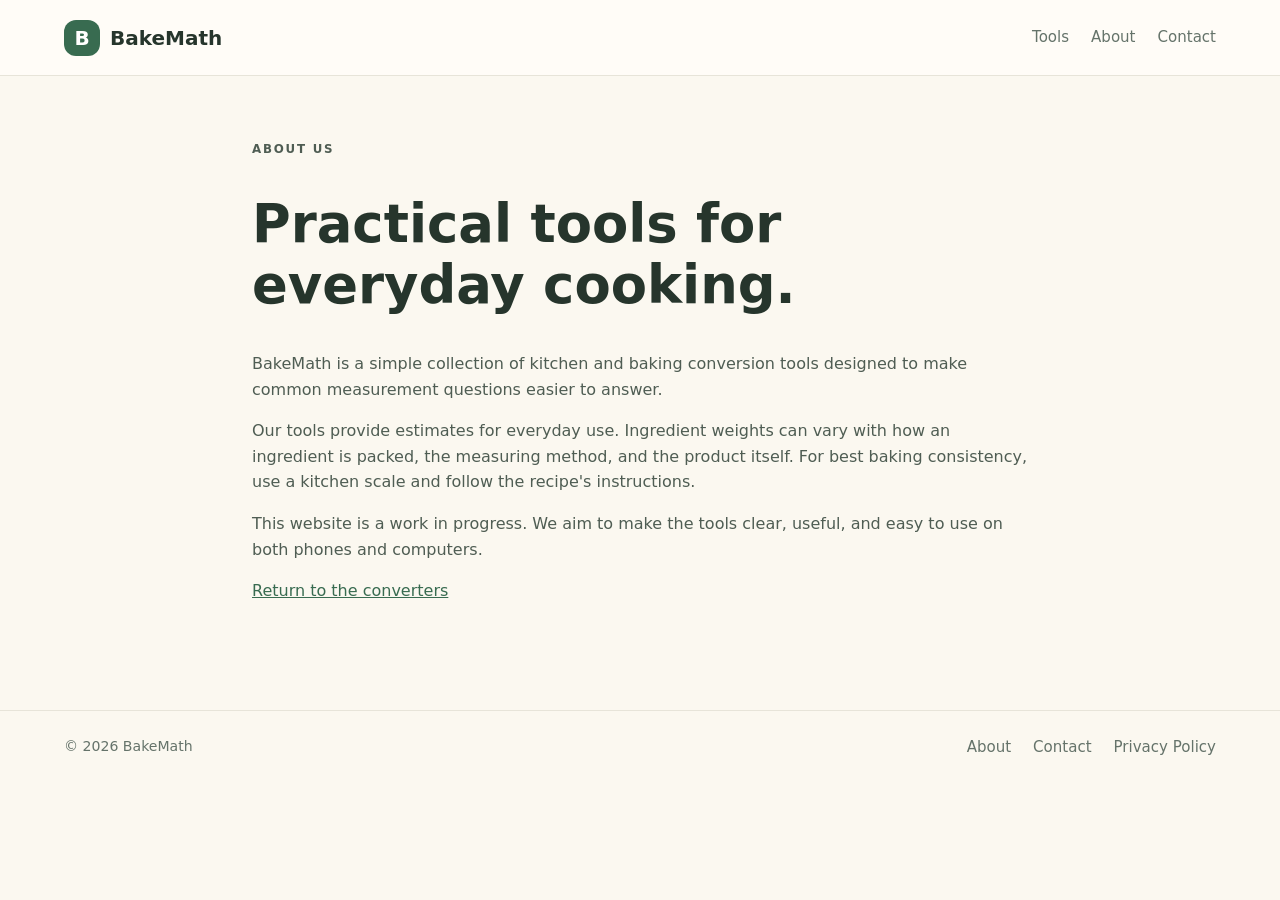
==== about.html @ f1872ac1 "Add files via upload" ====
<!doctype html><html lang="en"><head><meta charset="utf-8"><meta name="viewport" content="width=device-width, initial-scale=1"><title>About BakeMath</title><meta name="description" content="Learn about BakeMath and our practical kitchen and baking conversion tools."><link rel="stylesheet" href="styles.css"></head><body><header class="site-header"><a class="brand" href="index.html"><span class="brand-mark">B</span> BakeMath</a><nav><a href="index.html#tools">Tools</a><a href="about.html">About</a><a href="contact.html">Contact</a></nav></header><main class="content-page"><p class="eyebrow">ABOUT US</p><h1>Practical tools for everyday cooking.</h1><p>BakeMath is a simple collection of kitchen and baking conversion tools designed to make common measurement questions easier to answer.</p><p>Our tools provide estimates for everyday use. Ingredient weights can vary with how an ingredient is packed, the measuring method, and the product itself. For best baking consistency, use a kitchen scale and follow the recipe's instructions.</p><p>This website is a work in progress. We aim to make the tools clear, useful, and easy to use on both phones and computers.</p><p><a href="index.html">Return to the converters</a></p></main><footer class="site-footer"><span>© <span id="year"></span> BakeMath</span><div><a href="about.html">About</a><a href="contact.html">Contact</a><a href="privacy.html">Privacy Policy</a></div></footer><script>document.getElementById("year").textContent=new Date().getFullYear()</script></body></html>
---- styles.css ----
:root{--ink:#26352c;--muted:#65736a;--green:#386b50;--green-dark:#28513b;--cream:#fbf8f0;--paper:#fffdf8;--line:#e7e4d9;--gold:#e7b85b}
*{box-sizing:border-box}html{scroll-behavior:smooth}body{margin:0;background:var(--cream);color:var(--ink);font-family:Inter,ui-sans-serif,system-ui,-apple-system,BlinkMacSystemFont,"Segoe UI",sans-serif;line-height:1.6}.site-header{height:auto;min-height:76px;padding:16px max(5vw,20px);display:flex;align-items:center;justify-content:space-between;gap:20px;border-bottom:1px solid var(--line);background:rgba(255,253,248,.92)}.brand{display:flex;align-items:center;gap:10px;color:var(--ink);text-decoration:none;font-weight:800;font-size:1.25rem}.brand-mark{display:grid;place-items:center;width:36px;height:36px;border-radius:12px;background:var(--green);color:white;font-weight:900}.site-header nav,.site-footer div{display:flex;gap:22px;flex-wrap:wrap}.site-header nav a,.site-footer a{color:var(--muted);text-decoration:none;font-size:.94rem}.site-header nav a:hover,.site-footer a:hover{color:var(--green)}.hero{padding:76px 20px 82px;text-align:center;background:radial-gradient(ellipse at top,#f0ead6 0%,var(--cream) 68%)}.eyebrow{font-size:.74rem;letter-spacing:.15em;font-weight:800;color:var(--green);margin:0 0 12px}.hero h1{font-size:clamp(2.3rem,6vw,4.25rem);line-height:1.08;letter-spacing:-.045em;max-width:800px;margin:0 auto 20px}.hero-copy{max-width:600px;margin:0 auto 28px;color:var(--muted);font-size:1.1rem}.button{display:inline-flex;align-items:center;justify-content:center;border:0;border-radius:12px;padding:12px 18px;background:var(--green);color:white;font:inherit;font-weight:750;text-decoration:none;cursor:pointer;transition:background .15s}.button:hover{background:var(--green-dark)}.button:focus-visible,input:focus-visible,select:focus-visible{outline:3px solid var(--gold);outline-offset:2px}.section{max-width:1180px;margin:0 auto;padding:48px 20px 76px}.section-heading{display:flex;justify-content:space-between;align-items:end;gap:20px;margin-bottom:26px}.section h2,.info-section h2{font-size:clamp(1.7rem,3vw,2.3rem);letter-spacing:-.03em;line-height:1.2;margin:0}.muted{color:var(--muted);font-size:.9rem}.tool-grid{display:grid;grid-template-columns:repeat(2,minmax(0,1fr));gap:20px}.tool-card{background:var(--paper);border:1px solid var(--line);border-radius:20px;padding:25px;box-shadow:0 8px 24px rgba(38,53,44,.035)}.tool-icon{font-size:1.65rem;margin-bottom:8px}.tool-card h3{margin:0 0 5px;font-size:1.28rem}.tool-card>p:not(.result):not(.fine-print){margin:0 0 20px;color:var(--muted);font-size:.94rem}.tool-card label{display:block;font-size:.86rem;font-weight:700;margin:12px 0 5px}.tool-card input,.tool-card select{width:100%;min-height:44px;padding:10px 12px;border:1px solid #d9ddd4;border-radius:10px;background:#fff;color:var(--ink);font:inherit}.full{width:100%;margin-top:16px}.result{padding:13px 14px;margin:15px 0 8px;border-radius:10px;background:#eef4eb;color:var(--green-dark);font-weight:800;overflow-wrap:anywhere}.fine-print{font-size:.78rem;color:var(--muted);margin:8px 0 0}.two-fields{display:grid;grid-template-columns:1fr 1fr;gap:12px}.info-section{max-width:1140px;margin:0 auto 70px;padding:34px;display:grid;grid-template-columns:.8fr 1.2fr;gap:30px;border-radius:20px;background:#f0eadb}.info-section p{margin:0 0 12px}.info-section p:last-child{margin-bottom:0}.site-footer{border-top:1px solid var(--line);padding:24px max(5vw,20px);display:flex;justify-content:space-between;gap:18px;flex-wrap:wrap;color:var(--muted);font-size:.88rem}.content-page{max-width:820px;margin:0 auto;padding:64px 22px 90px;min-height:65vh}.content-page h1{font-size:clamp(2rem,5vw,3.3rem);line-height:1.15}.content-page h2{margin-top:30px}.content-page p,.content-page li{color:#4f5d53}.content-page a{color:var(--green)}
@media(max-width:720px){.site-header{align-items:flex-start;flex-direction:column}.site-header nav{gap:16px}.hero{padding:58px 20px}.section-heading{align-items:flex-start;flex-direction:column}.tool-grid{grid-template-columns:1fr}.tool-card{padding:21px}.info-section{grid-template-columns:1fr;margin:0 16px 50px;padding:24px}.site-footer{flex-direction:column}.two-fields{gap:10px}}
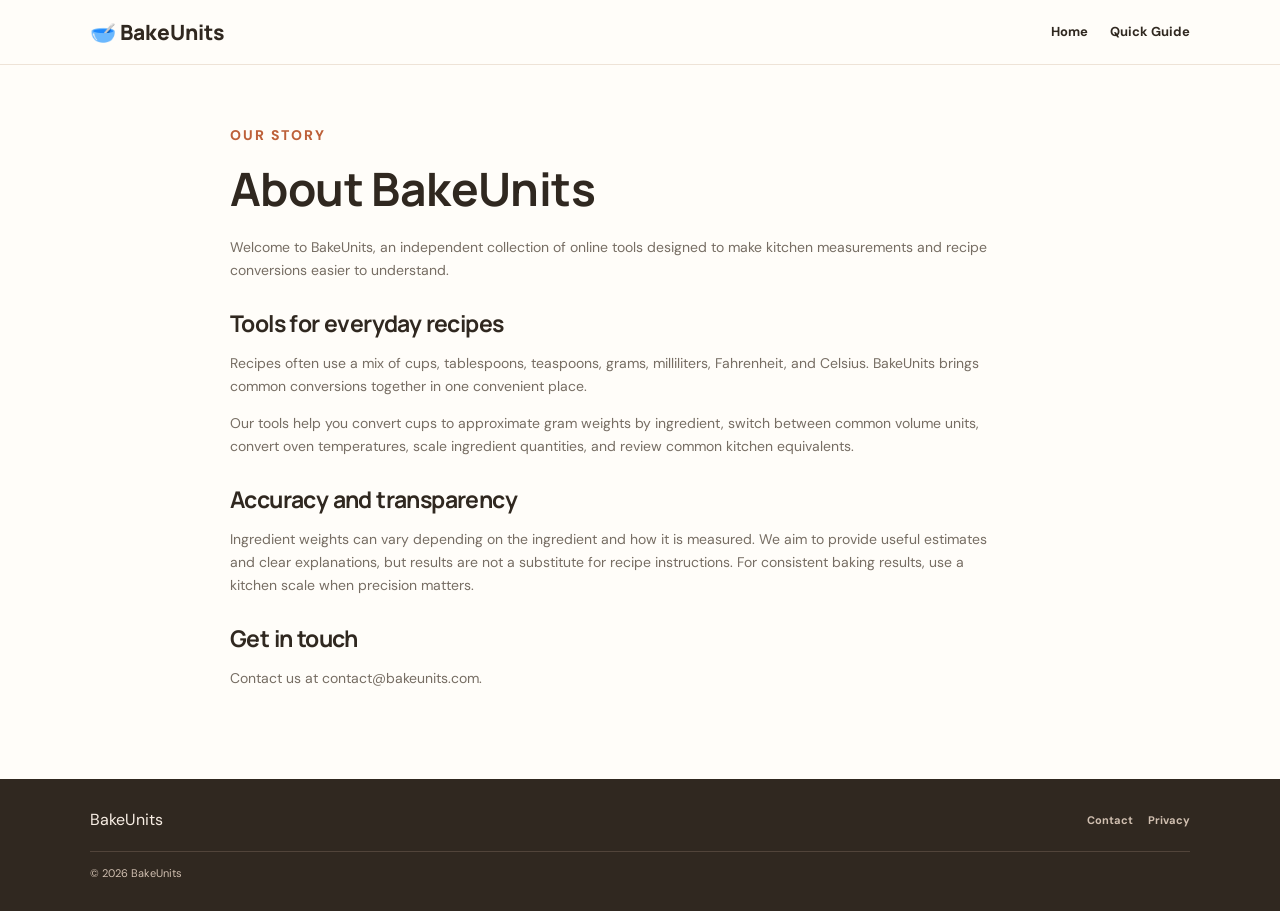
==== commit bfe70e5f: "Add files via upload" ====
--- a/about.html
+++ b/about.html
@@ -1 +1 @@
-<!doctype html><html lang="en"><head><meta charset="utf-8"><meta name="viewport" content="width=device-width, initial-scale=1"><title>About BakeMath</title><meta name="description" content="Learn about BakeMath and our practical kitchen and baking conversion tools."><link rel="stylesheet" href="styles.css"></head><body><header class="site-header"><a class="brand" href="index.html"><span class="brand-mark">B</span> BakeMath</a><nav><a href="index.html#tools">Tools</a><a href="about.html">About</a><a href="contact.html">Contact</a></nav></header><main class="content-page"><p class="eyebrow">ABOUT US</p><h1>Practical tools for everyday cooking.</h1><p>BakeMath is a simple collection of kitchen and baking conversion tools designed to make common measurement questions easier to answer.</p><p>Our tools provide estimates for everyday use. Ingredient weights can vary with how an ingredient is packed, the measuring method, and the product itself. For best baking consistency, use a kitchen scale and follow the recipe's instructions.</p><p>This website is a work in progress. We aim to make the tools clear, useful, and easy to use on both phones and computers.</p><p><a href="index.html">Return to the converters</a></p></main><footer class="site-footer"><span>© <span id="year"></span> BakeMath</span><div><a href="about.html">About</a><a href="contact.html">Contact</a><a href="privacy.html">Privacy Policy</a></div></footer><script>document.getElementById("year").textContent=new Date().getFullYear()</script></body></html>+<!doctype html><html lang="en"><head><meta charset="utf-8"><meta name="viewport" content="width=device-width,initial-scale=1"><title>About BakeUnits</title><meta name="description" content="Learn about BakeUnits, an independent resource with practical kitchen measurement converters for home cooks and bakers."><link rel="canonical" href="https://bakeunits.com/about.html"><link rel="stylesheet" href="/styles.css"></head><body><header><a class="brand" href="/">🥣 BakeUnits</a><nav><a href="/">Home</a><a href="/conversions.html">Quick Guide</a></nav></header><main class="inner prose"><p class="eyebrow">OUR STORY</p><h1>About BakeUnits</h1><p>Welcome to BakeUnits, an independent collection of online tools designed to make kitchen measurements and recipe conversions easier to understand.</p><h2>Tools for everyday recipes</h2><p>Recipes often use a mix of cups, tablespoons, teaspoons, grams, milliliters, Fahrenheit, and Celsius. BakeUnits brings common conversions together in one convenient place.</p><p>Our tools help you convert cups to approximate gram weights by ingredient, switch between common volume units, convert oven temperatures, scale ingredient quantities, and review common kitchen equivalents.</p><h2>Accuracy and transparency</h2><p>Ingredient weights can vary depending on the ingredient and how it is measured. We aim to provide useful estimates and clear explanations, but results are not a substitute for recipe instructions. For consistent baking results, use a kitchen scale when precision matters.</p><h2>Get in touch</h2><p>Contact us at <a href="mailto:contact@bakeunits.com">contact@bakeunits.com</a>.</p></main><footer><a href="/">BakeUnits</a><nav><a href="/contact.html">Contact</a><a href="/privacy.html">Privacy</a></nav><p>© <span data-year>2026</span> BakeUnits</p></footer></body></html>
--- a/styles.css
+++ b/styles.css
@@ -1,3 +1 @@
-:root{--ink:#26352c;--muted:#65736a;--green:#386b50;--green-dark:#28513b;--cream:#fbf8f0;--paper:#fffdf8;--line:#e7e4d9;--gold:#e7b85b}
-*{box-sizing:border-box}html{scroll-behavior:smooth}body{margin:0;background:var(--cream);color:var(--ink);font-family:Inter,ui-sans-serif,system-ui,-apple-system,BlinkMacSystemFont,"Segoe UI",sans-serif;line-height:1.6}.site-header{height:auto;min-height:76px;padding:16px max(5vw,20px);display:flex;align-items:center;justify-content:space-between;gap:20px;border-bottom:1px solid var(--line);background:rgba(255,253,248,.92)}.brand{display:flex;align-items:center;gap:10px;color:var(--ink);text-decoration:none;font-weight:800;font-size:1.25rem}.brand-mark{display:grid;place-items:center;width:36px;height:36px;border-radius:12px;background:var(--green);color:white;font-weight:900}.site-header nav,.site-footer div{display:flex;gap:22px;flex-wrap:wrap}.site-header nav a,.site-footer a{color:var(--muted);text-decoration:none;font-size:.94rem}.site-header nav a:hover,.site-footer a:hover{color:var(--green)}.hero{padding:76px 20px 82px;text-align:center;background:radial-gradient(ellipse at top,#f0ead6 0%,var(--cream) 68%)}.eyebrow{font-size:.74rem;letter-spacing:.15em;font-weight:800;color:var(--green);margin:0 0 12px}.hero h1{font-size:clamp(2.3rem,6vw,4.25rem);line-height:1.08;letter-spacing:-.045em;max-width:800px;margin:0 auto 20px}.hero-copy{max-width:600px;margin:0 auto 28px;color:var(--muted);font-size:1.1rem}.button{display:inline-flex;align-items:center;justify-content:center;border:0;border-radius:12px;padding:12px 18px;background:var(--green);color:white;font:inherit;font-weight:750;text-decoration:none;cursor:pointer;transition:background .15s}.button:hover{background:var(--green-dark)}.button:focus-visible,input:focus-visible,select:focus-visible{outline:3px solid var(--gold);outline-offset:2px}.section{max-width:1180px;margin:0 auto;padding:48px 20px 76px}.section-heading{display:flex;justify-content:space-between;align-items:end;gap:20px;margin-bottom:26px}.section h2,.info-section h2{font-size:clamp(1.7rem,3vw,2.3rem);letter-spacing:-.03em;line-height:1.2;margin:0}.muted{color:var(--muted);font-size:.9rem}.tool-grid{display:grid;grid-template-columns:repeat(2,minmax(0,1fr));gap:20px}.tool-card{background:var(--paper);border:1px solid var(--line);border-radius:20px;padding:25px;box-shadow:0 8px 24px rgba(38,53,44,.035)}.tool-icon{font-size:1.65rem;margin-bottom:8px}.tool-card h3{margin:0 0 5px;font-size:1.28rem}.tool-card>p:not(.result):not(.fine-print){margin:0 0 20px;color:var(--muted);font-size:.94rem}.tool-card label{display:block;font-size:.86rem;font-weight:700;margin:12px 0 5px}.tool-card input,.tool-card select{width:100%;min-height:44px;padding:10px 12px;border:1px solid #d9ddd4;border-radius:10px;background:#fff;color:var(--ink);font:inherit}.full{width:100%;margin-top:16px}.result{padding:13px 14px;margin:15px 0 8px;border-radius:10px;background:#eef4eb;color:var(--green-dark);font-weight:800;overflow-wrap:anywhere}.fine-print{font-size:.78rem;color:var(--muted);margin:8px 0 0}.two-fields{display:grid;grid-template-columns:1fr 1fr;gap:12px}.info-section{max-width:1140px;margin:0 auto 70px;padding:34px;display:grid;grid-template-columns:.8fr 1.2fr;gap:30px;border-radius:20px;background:#f0eadb}.info-section p{margin:0 0 12px}.info-section p:last-child{margin-bottom:0}.site-footer{border-top:1px solid var(--line);padding:24px max(5vw,20px);display:flex;justify-content:space-between;gap:18px;flex-wrap:wrap;color:var(--muted);font-size:.88rem}.content-page{max-width:820px;margin:0 auto;padding:64px 22px 90px;min-height:65vh}.content-page h1{font-size:clamp(2rem,5vw,3.3rem);line-height:1.15}.content-page h2{margin-top:30px}.content-page p,.content-page li{color:#4f5d53}.content-page a{color:var(--green)}
-@media(max-width:720px){.site-header{align-items:flex-start;flex-direction:column}.site-header nav{gap:16px}.hero{padding:58px 20px}.section-heading{align-items:flex-start;flex-direction:column}.tool-grid{grid-template-columns:1fr}.tool-card{padding:21px}.info-section{grid-template-columns:1fr;margin:0 16px 50px;padding:24px}.site-footer{flex-direction:column}.two-fields{gap:10px}}
+@import url('https://fonts.googleapis.com/css2?family=DM+Sans:wght@400;500;600;700&family=Manrope:wght@400;600;700;800&display=swap');:root{--ink:#302820;--muted:#766d63;--cream:#fff8f0;--orange:#bd6039;--line:#eee3d7;--sage:#dce5d6}*{box-sizing:border-box}body{margin:0;color:var(--ink);background:#fffdf9;font:16px/1.65 'DM Sans',Arial,sans-serif}a{color:inherit;text-decoration:none}header{background:#fffdf9;border-bottom:1px solid var(--line);padding:18px max(22px,calc((100% - 1100px)/2));display:flex;justify-content:space-between;align-items:center;gap:20px;position:sticky;top:0;z-index:5}.brand{font:800 21px Manrope,sans-serif}.brand small{display:block;font:700 9px 'DM Sans';letter-spacing:1.4px;color:#9a7966}nav{display:flex;gap:22px;font-size:13px;font-weight:700}nav a:hover,article a,footer a:hover{color:var(--orange)}main{max-width:1100px;width:calc(100% - 36px);margin:auto}.hero{display:grid;grid-template-columns:1.1fr .9fr;gap:35px;align-items:center;padding:76px 0 68px;background:radial-gradient(ellipse at 85% 10%,#ffe1cc,transparent 35%)}.eyebrow{font-size:10px;font-weight:800;letter-spacing:2px;color:var(--orange)}h1,h2,h3{font-family:Manrope,Arial,sans-serif;line-height:1.2;letter-spacing:-.6px}h1{font-size:clamp(38px,5vw,58px);margin:12px 0 20px}h1 em{font-style:normal;color:var(--orange)}h2{font-size:clamp(27px,3vw,35px);margin:10px 0 22px}h3{font-size:18px}p{color:var(--muted)}.hero>div:first-child>p:not(.eyebrow){font-size:17px;max-width:550px}.button,.primary{display:inline-block;background:var(--orange);color:white;border:0;border-radius:9px;padding:12px 18px;font:700 14px 'DM Sans';cursor:pointer}.sub{font-size:12px}.art{height:320px;max-width:400px;width:100%;margin:auto;background:#f4d7bf;border-radius:48% 52% 45% 55%;position:relative;display:grid;place-items:center}.bowl{font-size:100px;filter:drop-shadow(0 18px 12px #91532b22)}.bubble{position:absolute;top:12%;left:-2%;background:#fffdf9;padding:14px 18px;border-radius:14px;box-shadow:0 12px 30px #51372215;font-size:12px;transform:rotate(-4deg)}.bubble strong{display:block;font:800 22px Manrope;color:var(--orange)}.bubble.second{top:auto;left:auto;right:-2%;bottom:10%;transform:rotate(4deg)}section:not(.hero){padding:45px 0}.cards{display:grid;grid-template-columns:repeat(4,1fr);gap:15px}.card{padding:22px 19px;border:1px solid var(--line);border-radius:16px;background:white;min-height:235px;display:flex;flex-direction:column;transition:.2s}.card:first-child{background:#fff4e9}.card:hover{transform:translateY(-4px);border-color:#e4b79e;box-shadow:0 15px 30px #51372210}.card span{font-size:28px}.card small{font-size:9px;letter-spacing:1px;color:#b16b4b;font-weight:800;margin-top:14px}.card h3{margin:8px 0}.card p{font-size:12px;margin:0 0 18px}.card b{color:var(--orange);font-size:12px;margin-top:auto}.quick{background:#f7f3eb;display:grid;grid-template-columns:.85fr 1.15fr;gap:50px;align-items:center;padding:45px 30px!important;border-radius:20px}.quick a{font-weight:700;color:var(--orange);font-size:13px}.facts{display:grid;grid-template-columns:1fr 1fr;gap:12px}.facts div{background:#fffdf9;border:1px solid var(--line);border-radius:13px;padding:17px;display:grid;grid-template-columns:35px 1fr;align-items:center}.facts div:first-letter{font-size:20px}.facts b{font-size:12px;color:#7d6b5c}.facts strong{font:800 21px Manrope;grid-column:2}.benefits{display:grid;grid-template-columns:repeat(3,1fr);gap:28px}.benefits article{border-top:2px solid #e9c3ac;padding-top:12px}.benefits p{font-size:13px}.inner{padding:45px 0 75px}.inner h1{font-size:clamp(35px,4vw,46px)}.inner>p{max-width:760px}.columns{display:grid;grid-template-columns:1fr 1fr;gap:20px;margin:30px 0}.panel{background:#fff;border:1px solid var(--line);border-radius:16px;padding:23px;min-width:0}.panel h2{font-size:20px;margin:0 0 18px}.panel h3{font-size:16px}.panel label{display:block;font-size:12px;font-weight:700;color:#64584d;margin:0 0 15px}.panel input,.panel select{display:block;width:100%;padding:12px;margin-top:6px;border:1px solid #e4d7ca;border-radius:9px;background:#fffdf9;font:14px 'DM Sans';color:var(--ink)}.two{display:grid;grid-template-columns:1fr 1fr;gap:12px}.chips{display:flex;flex-wrap:wrap;gap:7px;margin:8px 0 15px}.chips button{border:1px solid #e8d9ca;background:#fffaf5;color:#7b5d49;padding:7px 10px;border-radius:8px;font:600 11px 'DM Sans';cursor:pointer}.chips button:hover{border-color:var(--orange)}.result{background:#fff4e9;border:1px solid #f2d8c5;border-radius:12px;padding:17px;margin-top:12px}.result small{color:#8a6d5a}.result strong{display:block;font:800 29px Manrope;color:var(--orange);overflow-wrap:anywhere}.result p{font-size:12px;margin-bottom:0}.note{background:#f8f5ef;padding:14px;border-radius:10px;font-size:12px;color:#766d63;margin-top:16px}table{border-collapse:collapse;width:100%;font-size:13px}td,th{padding:10px;text-align:left;border-bottom:1px solid var(--line)}th{background:#fbf3ea;font-size:11px}article{max-width:800px;margin:30px 0}article h2{font-size:23px;margin:28px 0 10px}article p,article li{font-size:14px;color:#665c52}footer{background:#302820;color:#f8eee4;padding:28px max(22px,calc((100% - 1100px)/2));display:flex;align-items:center;justify-content:space-between;gap:18px;flex-wrap:wrap}footer p,footer nav{font-size:11px;color:#d0bfb0}footer nav{display:flex;gap:15px;flex-wrap:wrap}footer>p{width:100%;border-top:1px solid #51443a;padding-top:12px;margin:0}.prose{max-width:820px}.prose h2{font-size:23px;margin:28px 0 10px}.prose p{font-size:14px}.ingredient-row{display:grid;grid-template-columns:1fr 1.3fr;gap:10px}@media(max-width:850px){.cards{grid-template-columns:repeat(2,1fr)}.columns{grid-template-columns:1fr}.hero{gap:18px}.quick{gap:24px}}@media(max-width:600px){header{padding:14px 18px}.brand{font-size:18px}nav{gap:12px;font-size:12px}.hero{grid-template-columns:1fr;padding:42px 0 25px}.hero h1{font-size:42px}.art{height:250px;width:85%;margin:15px auto 0}.cards{gap:10px}.card{padding:15px;min-height:225px}.card h3{font-size:16px}.card p{font-size:11px}.quick{grid-template-columns:1fr;padding:25px 17px!important}.facts{gap:9px}.facts div{padding:12px 9px;grid-template-columns:28px 1fr}.facts strong{font-size:18px}.benefits{grid-template-columns:1fr;gap:10px}.two{gap:8px}.panel{padding:17px}.inner{padding-top:30px}.ingredient-row{gap:8px}footer{align-items:flex-start;flex-direction:column}footer>p{width:100%}}
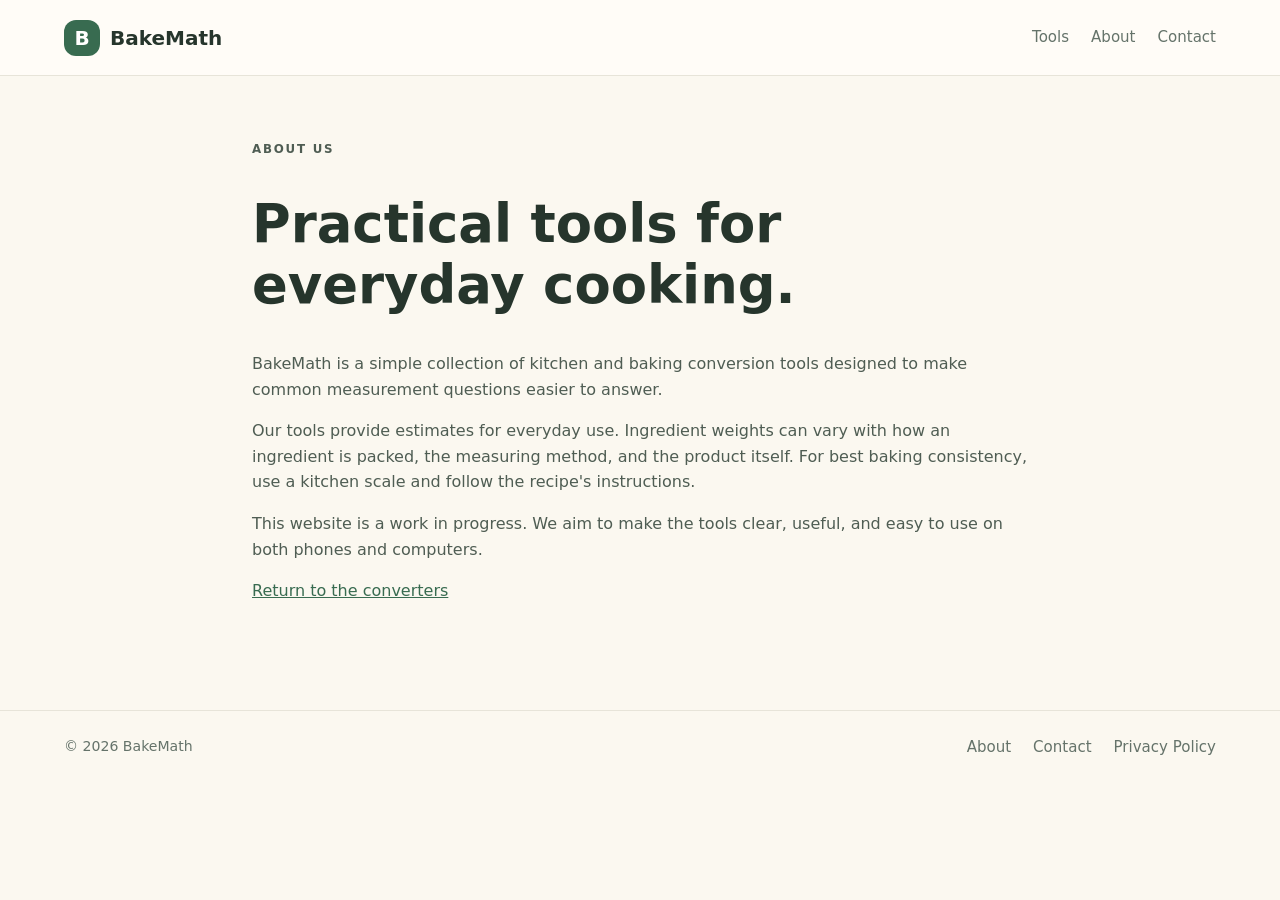
==== commit cb46049d: "Add files via upload" ====
--- a/about.html
+++ b/about.html
@@ -1 +1 @@
-<!doctype html><html lang="en"><head><meta charset="utf-8"><meta name="viewport" content="width=device-width,initial-scale=1"><title>About BakeUnits</title><meta name="description" content="Learn about BakeUnits, an independent resource with practical kitchen measurement converters for home cooks and bakers."><link rel="canonical" href="https://bakeunits.com/about.html"><link rel="stylesheet" href="/styles.css"></head><body><header><a class="brand" href="/">🥣 BakeUnits</a><nav><a href="/">Home</a><a href="/conversions.html">Quick Guide</a></nav></header><main class="inner prose"><p class="eyebrow">OUR STORY</p><h1>About BakeUnits</h1><p>Welcome to BakeUnits, an independent collection of online tools designed to make kitchen measurements and recipe conversions easier to understand.</p><h2>Tools for everyday recipes</h2><p>Recipes often use a mix of cups, tablespoons, teaspoons, grams, milliliters, Fahrenheit, and Celsius. BakeUnits brings common conversions together in one convenient place.</p><p>Our tools help you convert cups to approximate gram weights by ingredient, switch between common volume units, convert oven temperatures, scale ingredient quantities, and review common kitchen equivalents.</p><h2>Accuracy and transparency</h2><p>Ingredient weights can vary depending on the ingredient and how it is measured. We aim to provide useful estimates and clear explanations, but results are not a substitute for recipe instructions. For consistent baking results, use a kitchen scale when precision matters.</p><h2>Get in touch</h2><p>Contact us at <a href="mailto:contact@bakeunits.com">contact@bakeunits.com</a>.</p></main><footer><a href="/">BakeUnits</a><nav><a href="/contact.html">Contact</a><a href="/privacy.html">Privacy</a></nav><p>© <span data-year>2026</span> BakeUnits</p></footer></body></html>+<!doctype html><html lang="en"><head><meta charset="utf-8"><meta name="viewport" content="width=device-width, initial-scale=1"><title>About BakeMath</title><meta name="description" content="Learn about BakeMath and our practical kitchen and baking conversion tools."><link rel="stylesheet" href="styles.css"></head><body><header class="site-header"><a class="brand" href="index.html"><span class="brand-mark">B</span> BakeMath</a><nav><a href="index.html#tools">Tools</a><a href="about.html">About</a><a href="contact.html">Contact</a></nav></header><main class="content-page"><p class="eyebrow">ABOUT US</p><h1>Practical tools for everyday cooking.</h1><p>BakeMath is a simple collection of kitchen and baking conversion tools designed to make common measurement questions easier to answer.</p><p>Our tools provide estimates for everyday use. Ingredient weights can vary with how an ingredient is packed, the measuring method, and the product itself. For best baking consistency, use a kitchen scale and follow the recipe's instructions.</p><p>This website is a work in progress. We aim to make the tools clear, useful, and easy to use on both phones and computers.</p><p><a href="index.html">Return to the converters</a></p></main><footer class="site-footer"><span>© <span id="year"></span> BakeMath</span><div><a href="about.html">About</a><a href="contact.html">Contact</a><a href="privacy.html">Privacy Policy</a></div></footer><script>document.getElementById("year").textContent=new Date().getFullYear()</script></body></html>
--- a/styles.css
+++ b/styles.css
@@ -1 +1,3 @@
-@import url('https://fonts.googleapis.com/css2?family=DM+Sans:wght@400;500;600;700&family=Manrope:wght@400;600;700;800&display=swap');:root{--ink:#302820;--muted:#766d63;--cream:#fff8f0;--orange:#bd6039;--line:#eee3d7;--sage:#dce5d6}*{box-sizing:border-box}body{margin:0;color:var(--ink);background:#fffdf9;font:16px/1.65 'DM Sans',Arial,sans-serif}a{color:inherit;text-decoration:none}header{background:#fffdf9;border-bottom:1px solid var(--line);padding:18px max(22px,calc((100% - 1100px)/2));display:flex;justify-content:space-between;align-items:center;gap:20px;position:sticky;top:0;z-index:5}.brand{font:800 21px Manrope,sans-serif}.brand small{display:block;font:700 9px 'DM Sans';letter-spacing:1.4px;color:#9a7966}nav{display:flex;gap:22px;font-size:13px;font-weight:700}nav a:hover,article a,footer a:hover{color:var(--orange)}main{max-width:1100px;width:calc(100% - 36px);margin:auto}.hero{display:grid;grid-template-columns:1.1fr .9fr;gap:35px;align-items:center;padding:76px 0 68px;background:radial-gradient(ellipse at 85% 10%,#ffe1cc,transparent 35%)}.eyebrow{font-size:10px;font-weight:800;letter-spacing:2px;color:var(--orange)}h1,h2,h3{font-family:Manrope,Arial,sans-serif;line-height:1.2;letter-spacing:-.6px}h1{font-size:clamp(38px,5vw,58px);margin:12px 0 20px}h1 em{font-style:normal;color:var(--orange)}h2{font-size:clamp(27px,3vw,35px);margin:10px 0 22px}h3{font-size:18px}p{color:var(--muted)}.hero>div:first-child>p:not(.eyebrow){font-size:17px;max-width:550px}.button,.primary{display:inline-block;background:var(--orange);color:white;border:0;border-radius:9px;padding:12px 18px;font:700 14px 'DM Sans';cursor:pointer}.sub{font-size:12px}.art{height:320px;max-width:400px;width:100%;margin:auto;background:#f4d7bf;border-radius:48% 52% 45% 55%;position:relative;display:grid;place-items:center}.bowl{font-size:100px;filter:drop-shadow(0 18px 12px #91532b22)}.bubble{position:absolute;top:12%;left:-2%;background:#fffdf9;padding:14px 18px;border-radius:14px;box-shadow:0 12px 30px #51372215;font-size:12px;transform:rotate(-4deg)}.bubble strong{display:block;font:800 22px Manrope;color:var(--orange)}.bubble.second{top:auto;left:auto;right:-2%;bottom:10%;transform:rotate(4deg)}section:not(.hero){padding:45px 0}.cards{display:grid;grid-template-columns:repeat(4,1fr);gap:15px}.card{padding:22px 19px;border:1px solid var(--line);border-radius:16px;background:white;min-height:235px;display:flex;flex-direction:column;transition:.2s}.card:first-child{background:#fff4e9}.card:hover{transform:translateY(-4px);border-color:#e4b79e;box-shadow:0 15px 30px #51372210}.card span{font-size:28px}.card small{font-size:9px;letter-spacing:1px;color:#b16b4b;font-weight:800;margin-top:14px}.card h3{margin:8px 0}.card p{font-size:12px;margin:0 0 18px}.card b{color:var(--orange);font-size:12px;margin-top:auto}.quick{background:#f7f3eb;display:grid;grid-template-columns:.85fr 1.15fr;gap:50px;align-items:center;padding:45px 30px!important;border-radius:20px}.quick a{font-weight:700;color:var(--orange);font-size:13px}.facts{display:grid;grid-template-columns:1fr 1fr;gap:12px}.facts div{background:#fffdf9;border:1px solid var(--line);border-radius:13px;padding:17px;display:grid;grid-template-columns:35px 1fr;align-items:center}.facts div:first-letter{font-size:20px}.facts b{font-size:12px;color:#7d6b5c}.facts strong{font:800 21px Manrope;grid-column:2}.benefits{display:grid;grid-template-columns:repeat(3,1fr);gap:28px}.benefits article{border-top:2px solid #e9c3ac;padding-top:12px}.benefits p{font-size:13px}.inner{padding:45px 0 75px}.inner h1{font-size:clamp(35px,4vw,46px)}.inner>p{max-width:760px}.columns{display:grid;grid-template-columns:1fr 1fr;gap:20px;margin:30px 0}.panel{background:#fff;border:1px solid var(--line);border-radius:16px;padding:23px;min-width:0}.panel h2{font-size:20px;margin:0 0 18px}.panel h3{font-size:16px}.panel label{display:block;font-size:12px;font-weight:700;color:#64584d;margin:0 0 15px}.panel input,.panel select{display:block;width:100%;padding:12px;margin-top:6px;border:1px solid #e4d7ca;border-radius:9px;background:#fffdf9;font:14px 'DM Sans';color:var(--ink)}.two{display:grid;grid-template-columns:1fr 1fr;gap:12px}.chips{display:flex;flex-wrap:wrap;gap:7px;margin:8px 0 15px}.chips button{border:1px solid #e8d9ca;background:#fffaf5;color:#7b5d49;padding:7px 10px;border-radius:8px;font:600 11px 'DM Sans';cursor:pointer}.chips button:hover{border-color:var(--orange)}.result{background:#fff4e9;border:1px solid #f2d8c5;border-radius:12px;padding:17px;margin-top:12px}.result small{color:#8a6d5a}.result strong{display:block;font:800 29px Manrope;color:var(--orange);overflow-wrap:anywhere}.result p{font-size:12px;margin-bottom:0}.note{background:#f8f5ef;padding:14px;border-radius:10px;font-size:12px;color:#766d63;margin-top:16px}table{border-collapse:collapse;width:100%;font-size:13px}td,th{padding:10px;text-align:left;border-bottom:1px solid var(--line)}th{background:#fbf3ea;font-size:11px}article{max-width:800px;margin:30px 0}article h2{font-size:23px;margin:28px 0 10px}article p,article li{font-size:14px;color:#665c52}footer{background:#302820;color:#f8eee4;padding:28px max(22px,calc((100% - 1100px)/2));display:flex;align-items:center;justify-content:space-between;gap:18px;flex-wrap:wrap}footer p,footer nav{font-size:11px;color:#d0bfb0}footer nav{display:flex;gap:15px;flex-wrap:wrap}footer>p{width:100%;border-top:1px solid #51443a;padding-top:12px;margin:0}.prose{max-width:820px}.prose h2{font-size:23px;margin:28px 0 10px}.prose p{font-size:14px}.ingredient-row{display:grid;grid-template-columns:1fr 1.3fr;gap:10px}@media(max-width:850px){.cards{grid-template-columns:repeat(2,1fr)}.columns{grid-template-columns:1fr}.hero{gap:18px}.quick{gap:24px}}@media(max-width:600px){header{padding:14px 18px}.brand{font-size:18px}nav{gap:12px;font-size:12px}.hero{grid-template-columns:1fr;padding:42px 0 25px}.hero h1{font-size:42px}.art{height:250px;width:85%;margin:15px auto 0}.cards{gap:10px}.card{padding:15px;min-height:225px}.card h3{font-size:16px}.card p{font-size:11px}.quick{grid-template-columns:1fr;padding:25px 17px!important}.facts{gap:9px}.facts div{padding:12px 9px;grid-template-columns:28px 1fr}.facts strong{font-size:18px}.benefits{grid-template-columns:1fr;gap:10px}.two{gap:8px}.panel{padding:17px}.inner{padding-top:30px}.ingredient-row{gap:8px}footer{align-items:flex-start;flex-direction:column}footer>p{width:100%}}+:root{--ink:#26352c;--muted:#65736a;--green:#386b50;--green-dark:#28513b;--cream:#fbf8f0;--paper:#fffdf8;--line:#e7e4d9;--gold:#e7b85b}
+*{box-sizing:border-box}html{scroll-behavior:smooth}body{margin:0;background:var(--cream);color:var(--ink);font-family:Inter,ui-sans-serif,system-ui,-apple-system,BlinkMacSystemFont,"Segoe UI",sans-serif;line-height:1.6}.site-header{height:auto;min-height:76px;padding:16px max(5vw,20px);display:flex;align-items:center;justify-content:space-between;gap:20px;border-bottom:1px solid var(--line);background:rgba(255,253,248,.92)}.brand{display:flex;align-items:center;gap:10px;color:var(--ink);text-decoration:none;font-weight:800;font-size:1.25rem}.brand-mark{display:grid;place-items:center;width:36px;height:36px;border-radius:12px;background:var(--green);color:white;font-weight:900}.site-header nav,.site-footer div{display:flex;gap:22px;flex-wrap:wrap}.site-header nav a,.site-footer a{color:var(--muted);text-decoration:none;font-size:.94rem}.site-header nav a:hover,.site-footer a:hover{color:var(--green)}.hero{padding:76px 20px 82px;text-align:center;background:radial-gradient(ellipse at top,#f0ead6 0%,var(--cream) 68%)}.eyebrow{font-size:.74rem;letter-spacing:.15em;font-weight:800;color:var(--green);margin:0 0 12px}.hero h1{font-size:clamp(2.3rem,6vw,4.25rem);line-height:1.08;letter-spacing:-.045em;max-width:800px;margin:0 auto 20px}.hero-copy{max-width:600px;margin:0 auto 28px;color:var(--muted);font-size:1.1rem}.button{display:inline-flex;align-items:center;justify-content:center;border:0;border-radius:12px;padding:12px 18px;background:var(--green);color:white;font:inherit;font-weight:750;text-decoration:none;cursor:pointer;transition:background .15s}.button:hover{background:var(--green-dark)}.button:focus-visible,input:focus-visible,select:focus-visible{outline:3px solid var(--gold);outline-offset:2px}.section{max-width:1180px;margin:0 auto;padding:48px 20px 76px}.section-heading{display:flex;justify-content:space-between;align-items:end;gap:20px;margin-bottom:26px}.section h2,.info-section h2{font-size:clamp(1.7rem,3vw,2.3rem);letter-spacing:-.03em;line-height:1.2;margin:0}.muted{color:var(--muted);font-size:.9rem}.tool-grid{display:grid;grid-template-columns:repeat(2,minmax(0,1fr));gap:20px}.tool-card{background:var(--paper);border:1px solid var(--line);border-radius:20px;padding:25px;box-shadow:0 8px 24px rgba(38,53,44,.035)}.tool-icon{font-size:1.65rem;margin-bottom:8px}.tool-card h3{margin:0 0 5px;font-size:1.28rem}.tool-card>p:not(.result):not(.fine-print){margin:0 0 20px;color:var(--muted);font-size:.94rem}.tool-card label{display:block;font-size:.86rem;font-weight:700;margin:12px 0 5px}.tool-card input,.tool-card select{width:100%;min-height:44px;padding:10px 12px;border:1px solid #d9ddd4;border-radius:10px;background:#fff;color:var(--ink);font:inherit}.full{width:100%;margin-top:16px}.result{padding:13px 14px;margin:15px 0 8px;border-radius:10px;background:#eef4eb;color:var(--green-dark);font-weight:800;overflow-wrap:anywhere}.fine-print{font-size:.78rem;color:var(--muted);margin:8px 0 0}.two-fields{display:grid;grid-template-columns:1fr 1fr;gap:12px}.info-section{max-width:1140px;margin:0 auto 70px;padding:34px;display:grid;grid-template-columns:.8fr 1.2fr;gap:30px;border-radius:20px;background:#f0eadb}.info-section p{margin:0 0 12px}.info-section p:last-child{margin-bottom:0}.site-footer{border-top:1px solid var(--line);padding:24px max(5vw,20px);display:flex;justify-content:space-between;gap:18px;flex-wrap:wrap;color:var(--muted);font-size:.88rem}.content-page{max-width:820px;margin:0 auto;padding:64px 22px 90px;min-height:65vh}.content-page h1{font-size:clamp(2rem,5vw,3.3rem);line-height:1.15}.content-page h2{margin-top:30px}.content-page p,.content-page li{color:#4f5d53}.content-page a{color:var(--green)}
+@media(max-width:720px){.site-header{align-items:flex-start;flex-direction:column}.site-header nav{gap:16px}.hero{padding:58px 20px}.section-heading{align-items:flex-start;flex-direction:column}.tool-grid{grid-template-columns:1fr}.tool-card{padding:21px}.info-section{grid-template-columns:1fr;margin:0 16px 50px;padding:24px}.site-footer{flex-direction:column}.two-fields{gap:10px}}
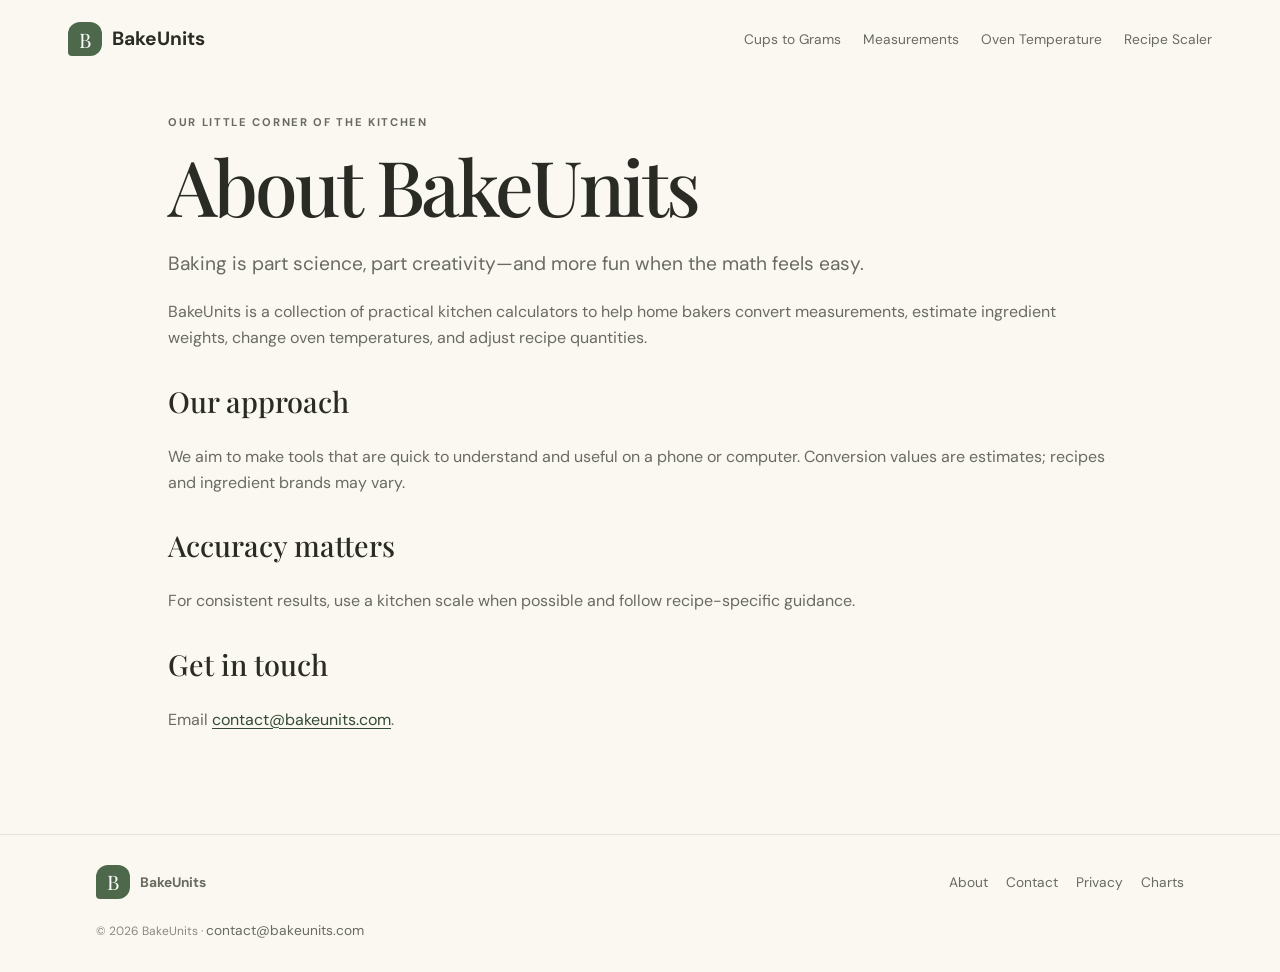
==== commit 4849d0d7: "Add files via upload" ====
--- a/about.html
+++ b/about.html
@@ -1 +1 @@
-<!doctype html><html lang="en"><head><meta charset="utf-8"><meta name="viewport" content="width=device-width, initial-scale=1"><title>About BakeMath</title><meta name="description" content="Learn about BakeMath and our practical kitchen and baking conversion tools."><link rel="stylesheet" href="styles.css"></head><body><header class="site-header"><a class="brand" href="index.html"><span class="brand-mark">B</span> BakeMath</a><nav><a href="index.html#tools">Tools</a><a href="about.html">About</a><a href="contact.html">Contact</a></nav></header><main class="content-page"><p class="eyebrow">ABOUT US</p><h1>Practical tools for everyday cooking.</h1><p>BakeMath is a simple collection of kitchen and baking conversion tools designed to make common measurement questions easier to answer.</p><p>Our tools provide estimates for everyday use. Ingredient weights can vary with how an ingredient is packed, the measuring method, and the product itself. For best baking consistency, use a kitchen scale and follow the recipe's instructions.</p><p>This website is a work in progress. We aim to make the tools clear, useful, and easy to use on both phones and computers.</p><p><a href="index.html">Return to the converters</a></p></main><footer class="site-footer"><span>© <span id="year"></span> BakeMath</span><div><a href="about.html">About</a><a href="contact.html">Contact</a><a href="privacy.html">Privacy Policy</a></div></footer><script>document.getElementById("year").textContent=new Date().getFullYear()</script></body></html>+<!doctype html><html lang="en"><head><meta charset="utf-8"><meta name="viewport" content="width=device-width,initial-scale=1"><title>About BakeUnits | Simple Baking Calculators</title><meta name="description" content="Learn about BakeUnits and our goal of making everyday kitchen conversions easier for home bakers."><link rel="canonical" href="https://bakeunits.com/about.html"><link rel="stylesheet" href="styles.css"><script defer src="app.js"></script></head><body><header class="header"><a class="brand" href="index.html"><span class="logo">B</span>BakeUnits</a><nav><a href="cups-to-grams.html">Cups to Grams</a><a href="measurement-converter.html">Measurements</a><a href="temperature-converter.html">Oven Temperature</a><a href="recipe-scaler.html">Recipe Scaler</a></nav></header><main class="page"><p class="eyebrow">OUR LITTLE CORNER OF THE KITCHEN</p><h1>About BakeUnits</h1><p class="lead">Baking is part science, part creativity—and more fun when the math feels easy.</p><p>BakeUnits is a collection of practical kitchen calculators to help home bakers convert measurements, estimate ingredient weights, change oven temperatures, and adjust recipe quantities.</p><h2>Our approach</h2><p>We aim to make tools that are quick to understand and useful on a phone or computer. Conversion values are estimates; recipes and ingredient brands may vary.</p><h2>Accuracy matters</h2><p>For consistent results, use a kitchen scale when possible and follow recipe-specific guidance.</p><h2>Get in touch</h2><p>Email <a href="mailto:contact@bakeunits.com">contact@bakeunits.com</a>.</p></main><footer class="footer"><a class="brand" href="index.html"><span class="logo">B</span>BakeUnits</a><div><a href="about.html">About</a><a href="contact.html">Contact</a><a href="privacy.html">Privacy</a><a href="conversions.html">Charts</a></div><small>© <span data-year></span> BakeUnits · <a href="mailto:contact@bakeunits.com">contact@bakeunits.com</a></small></footer></body></html>
--- a/styles.css
+++ b/styles.css
@@ -1,3 +1,2 @@
-:root{--ink:#26352c;--muted:#65736a;--green:#386b50;--green-dark:#28513b;--cream:#fbf8f0;--paper:#fffdf8;--line:#e7e4d9;--gold:#e7b85b}
-*{box-sizing:border-box}html{scroll-behavior:smooth}body{margin:0;background:var(--cream);color:var(--ink);font-family:Inter,ui-sans-serif,system-ui,-apple-system,BlinkMacSystemFont,"Segoe UI",sans-serif;line-height:1.6}.site-header{height:auto;min-height:76px;padding:16px max(5vw,20px);display:flex;align-items:center;justify-content:space-between;gap:20px;border-bottom:1px solid var(--line);background:rgba(255,253,248,.92)}.brand{display:flex;align-items:center;gap:10px;color:var(--ink);text-decoration:none;font-weight:800;font-size:1.25rem}.brand-mark{display:grid;place-items:center;width:36px;height:36px;border-radius:12px;background:var(--green);color:white;font-weight:900}.site-header nav,.site-footer div{display:flex;gap:22px;flex-wrap:wrap}.site-header nav a,.site-footer a{color:var(--muted);text-decoration:none;font-size:.94rem}.site-header nav a:hover,.site-footer a:hover{color:var(--green)}.hero{padding:76px 20px 82px;text-align:center;background:radial-gradient(ellipse at top,#f0ead6 0%,var(--cream) 68%)}.eyebrow{font-size:.74rem;letter-spacing:.15em;font-weight:800;color:var(--green);margin:0 0 12px}.hero h1{font-size:clamp(2.3rem,6vw,4.25rem);line-height:1.08;letter-spacing:-.045em;max-width:800px;margin:0 auto 20px}.hero-copy{max-width:600px;margin:0 auto 28px;color:var(--muted);font-size:1.1rem}.button{display:inline-flex;align-items:center;justify-content:center;border:0;border-radius:12px;padding:12px 18px;background:var(--green);color:white;font:inherit;font-weight:750;text-decoration:none;cursor:pointer;transition:background .15s}.button:hover{background:var(--green-dark)}.button:focus-visible,input:focus-visible,select:focus-visible{outline:3px solid var(--gold);outline-offset:2px}.section{max-width:1180px;margin:0 auto;padding:48px 20px 76px}.section-heading{display:flex;justify-content:space-between;align-items:end;gap:20px;margin-bottom:26px}.section h2,.info-section h2{font-size:clamp(1.7rem,3vw,2.3rem);letter-spacing:-.03em;line-height:1.2;margin:0}.muted{color:var(--muted);font-size:.9rem}.tool-grid{display:grid;grid-template-columns:repeat(2,minmax(0,1fr));gap:20px}.tool-card{background:var(--paper);border:1px solid var(--line);border-radius:20px;padding:25px;box-shadow:0 8px 24px rgba(38,53,44,.035)}.tool-icon{font-size:1.65rem;margin-bottom:8px}.tool-card h3{margin:0 0 5px;font-size:1.28rem}.tool-card>p:not(.result):not(.fine-print){margin:0 0 20px;color:var(--muted);font-size:.94rem}.tool-card label{display:block;font-size:.86rem;font-weight:700;margin:12px 0 5px}.tool-card input,.tool-card select{width:100%;min-height:44px;padding:10px 12px;border:1px solid #d9ddd4;border-radius:10px;background:#fff;color:var(--ink);font:inherit}.full{width:100%;margin-top:16px}.result{padding:13px 14px;margin:15px 0 8px;border-radius:10px;background:#eef4eb;color:var(--green-dark);font-weight:800;overflow-wrap:anywhere}.fine-print{font-size:.78rem;color:var(--muted);margin:8px 0 0}.two-fields{display:grid;grid-template-columns:1fr 1fr;gap:12px}.info-section{max-width:1140px;margin:0 auto 70px;padding:34px;display:grid;grid-template-columns:.8fr 1.2fr;gap:30px;border-radius:20px;background:#f0eadb}.info-section p{margin:0 0 12px}.info-section p:last-child{margin-bottom:0}.site-footer{border-top:1px solid var(--line);padding:24px max(5vw,20px);display:flex;justify-content:space-between;gap:18px;flex-wrap:wrap;color:var(--muted);font-size:.88rem}.content-page{max-width:820px;margin:0 auto;padding:64px 22px 90px;min-height:65vh}.content-page h1{font-size:clamp(2rem,5vw,3.3rem);line-height:1.15}.content-page h2{margin-top:30px}.content-page p,.content-page li{color:#4f5d53}.content-page a{color:var(--green)}
-@media(max-width:720px){.site-header{align-items:flex-start;flex-direction:column}.site-header nav{gap:16px}.hero{padding:58px 20px}.section-heading{align-items:flex-start;flex-direction:column}.tool-grid{grid-template-columns:1fr}.tool-card{padding:21px}.info-section{grid-template-columns:1fr;margin:0 16px 50px;padding:24px}.site-footer{flex-direction:column}.two-fields{gap:10px}}
+@import url('https://fonts.googleapis.com/css2?family=DM+Sans:wght@400;500;600;700&family=Playfair+Display:ital,wght@0,500;0,600;1,500&display=swap');
+:root{--ink:#292b24;--muted:#696b61;--cream:#fbf8f1;--paper:#fffdf8;--green:#4e684c;--dark:#334b35;--sage:#e4eadb;--line:#e8e2d7}*{box-sizing:border-box}body{margin:0;background:var(--cream);color:var(--ink);font:16px/1.65 'DM Sans',Arial,sans-serif}a{color:var(--dark);text-underline-offset:3px}.header{max-width:1200px;margin:auto;padding:22px 28px;display:flex;align-items:center;justify-content:space-between;gap:24px}.brand{display:inline-flex;align-items:center;gap:10px;color:var(--ink);text-decoration:none;font-weight:700;font-size:1.2rem}.logo{width:34px;height:34px;display:grid;place-items:center;border-radius:12px 12px 12px 4px;background:var(--green);color:#fff;font:1.25rem 'Playfair Display',serif}.header nav{display:flex;gap:22px;flex-wrap:wrap}.header nav a,.footer a{font-size:.86rem;color:var(--muted);text-decoration:none}.hero{max-width:1144px;margin:25px auto;padding:35px 28px 65px;display:grid;grid-template-columns:1.1fr .9fr;gap:65px;align-items:center}.eyebrow{font-size:.7rem;letter-spacing:.15em;font-weight:700;color:var(--green);margin:0 0 14px}.hero h1,.pageintro h1,.page h1{font:500 clamp(2.8rem,6vw,5rem)/1.05 'Playfair Display',Georgia,serif;letter-spacing:-.04em;margin:0 0 22px}.hero h1 em,.feature h2 em{color:var(--green)}.intro{font-size:1.1rem;color:var(--muted);max-width:520px}.btn{display:inline-block;padding:13px 21px;border-radius:99px;background:var(--green);color:white;text-decoration:none;font-weight:700;border:0;cursor:pointer}.btn:hover{background:var(--dark);color:white}.btn.light{background:var(--paper);color:var(--dark)}.fine{font-size:.78rem;color:#858579}.hero-card,.panel{background:var(--paper);border:1px solid var(--line);border-radius:24px;padding:28px;box-shadow:0 14px 40px #3a3a2a0c}.answer{font:2rem 'Playfair Display',serif;color:var(--green)}.answer strong{font-size:4rem}.scribble{font:italic 1rem 'Playfair Display',serif;color:#a27654}.strip{border-block:1px solid var(--line);padding:18px;display:flex;justify-content:center;gap:65px;flex-wrap:wrap;color:var(--muted);font-size:.85rem}.section{max-width:1144px;margin:auto;padding:80px 28px}.section h2,.feature h2,.cta h2{font:500 clamp(2.2rem,4vw,3.2rem)/1.1 'Playfair Display',serif}.grid{display:grid;grid-template-columns:repeat(4,1fr);gap:16px;margin-top:30px}.tool{background:var(--paper);border:1px solid var(--line);border-radius:20px;padding:24px;color:var(--ink);text-decoration:none;min-height:240px}.tool>b{display:grid;place-items:center;width:46px;height:46px;border-radius:14px;background:var(--sage);font-size:1.5rem}.tool h3{font:600 1.4rem 'Playfair Display',serif}.tool p{color:var(--muted);font-size:.9rem}.feature{background:#edf0e7;padding:65px max(28px,calc((100vw - 1088px)/2));display:grid;grid-template-columns:1fr .8fr;gap:60px;align-items:center}.feature p,.feature li{color:var(--muted)}.art{height:270px;display:grid;place-content:center;text-align:center;background:#f0d8c2;border-radius:50%;width:270px;margin:auto;font:5rem 'Playfair Display',serif;color:var(--green);border:18px solid #d6e0ce}.art small{font:700 .8rem 'DM Sans',sans-serif;letter-spacing:.2em}.cta{max-width:1088px;margin:65px auto;padding:35px;background:var(--dark);border-radius:24px;color:#fff;display:flex;justify-content:space-between;align-items:center;gap:30px}.cta .eyebrow{color:#d4dfc9}.cta p{color:#e0e7db}.footer{border-top:1px solid var(--line);padding:30px max(28px,calc((100vw - 1088px)/2));display:flex;align-items:center;gap:20px;flex-wrap:wrap}.footer>div{display:flex;gap:18px;margin-left:auto}.footer>small{width:100%;font-size:.75rem;color:#88897f}.page{max-width:1000px;margin:auto;padding:35px 28px 85px;min-height:65vh}.pageintro{text-align:center;max-width:760px;margin:10px auto 35px}.pageintro p:last-child{color:var(--muted)}.narrow{max-width:680px;margin:auto}.panel label{display:block;font-weight:700;font-size:.86rem;margin:0 0 8px}.panel input,.panel select,.panel textarea{width:100%;border:1px solid #dcd8cd;background:#fffefa;border-radius:11px;padding:12px;margin-bottom:20px;font:inherit;color:var(--ink)}.unitrow{display:grid;grid-template-columns:1fr 42px 1fr;gap:10px;align-items:end}.swap{height:45px;margin-bottom:20px;border:1px solid var(--line);border-radius:10px;background:var(--sage);font-size:1.3rem}.result{background:var(--sage);border-radius:17px;padding:20px;margin:8px 0 16px}.result small{font-size:.67rem;letter-spacing:.12em;font-weight:700}.result strong{font:600 3rem 'Playfair Display',serif}.result p{font-size:.82rem;color:#5d6c58}.content{margin:45px 0}.content h2,.page h2{font:500 1.8rem 'Playfair Display',serif;margin-top:30px}.content p,.page p{color:var(--muted)}.tablewrap{overflow-x:auto;border:1px solid var(--line);border-radius:14px;background:var(--paper)}table{border-collapse:collapse;width:100%;min-width:400px;text-align:left}th,td{padding:12px 16px;border-bottom:1px solid var(--line)}th{background:#f1f0e8;color:var(--dark)}td{font-size:.9rem}tr:last-child td{border:0}.presets{display:flex;gap:8px;flex-wrap:wrap;margin-bottom:10px}.presets button{padding:8px 14px;border:1px solid var(--line);border-radius:30px;background:#f2f1e9;cursor:pointer}.lead{font-size:1.2rem}.tip{background:#f6eadc;padding:20px;border-radius:14px}.email{font-size:1.1rem;font-weight:700}@media(max-width:850px){.header{align-items:flex-start;flex-direction:column}.hero{grid-template-columns:1fr;gap:30px;margin-top:0}.grid{grid-template-columns:repeat(2,1fr)}.feature{grid-template-columns:1fr;gap:20px}.cta{margin:40px 20px}.strip{gap:20px}.footer>div{margin-left:0}}@media(max-width:560px){.header{padding:17px 20px}.header nav{gap:8px 14px}.header nav a{font-size:.78rem}.hero{padding:20px 20px 45px}.hero h1{font-size:3rem}.section{padding:55px 20px}.grid{grid-template-columns:1fr}.feature{padding:45px 20px}.cta{align-items:flex-start;flex-direction:column;padding:28px}.page{padding:25px 20px 60px}.panel{padding:20px}.unitrow{grid-template-columns:1fr 34px 1fr;gap:5px}.unitrow select{font-size:.8rem;padding:9px 5px}.footer{padding:25px 20px}.footer>div{flex-wrap:wrap}.result strong{font-size:2.6rem}}
